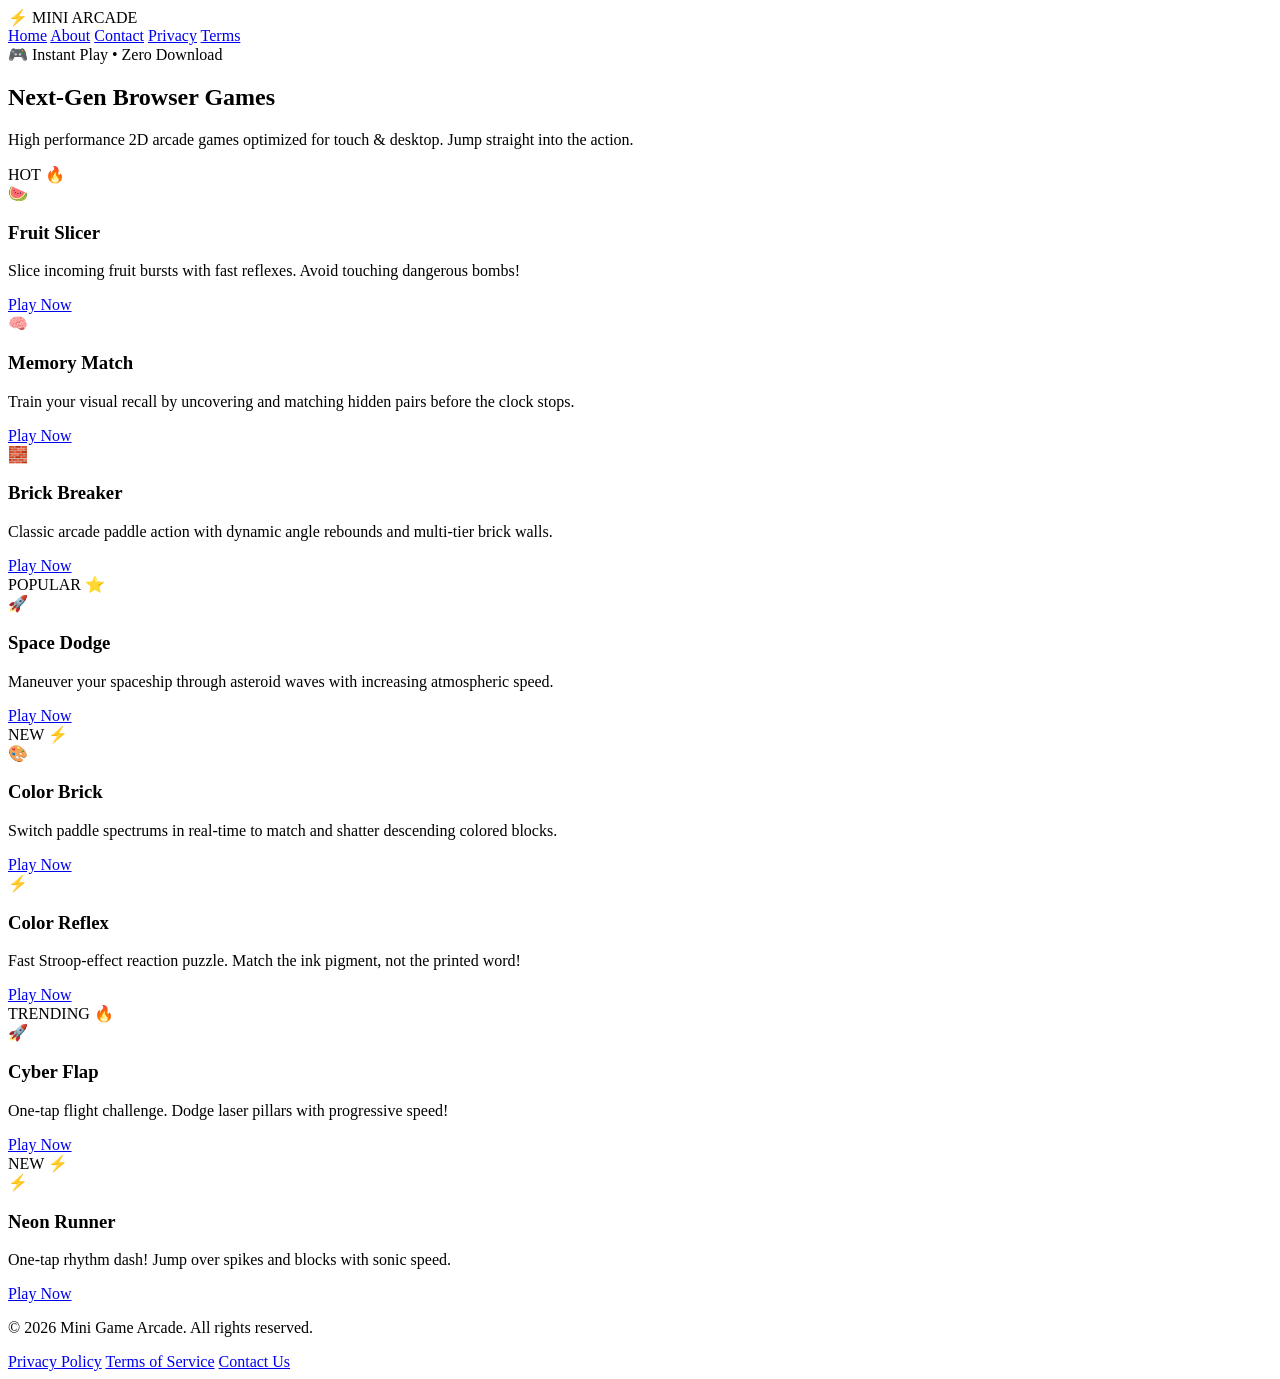
==== index.html @ 9a58c178 "Add Google Search Console verification file" ====
<!DOCTYPE html>
<html lang="en">
<head>
    <meta charset="UTF-8">
    <meta name="viewport" content="width=device-width, initial-scale=1.0">
    <title>Mini Game Arcade - Play Free Instant Web Games Online</title>
    
    <!-- SEO Meta Tags for Google Ranking -->
    <meta name="description" content="Play free instant mini games online on mobile and desktop with zero downloads. Enjoy Neon Runner, Fruit Slicer, Cyber Flap, Snake Classic, and more!">
    <meta name="keywords" content="free online games, mini web games, unblocked games, browser arcade games, neon runner, cyber flap, play instant games">
    <meta name="robots" content="index, follow">
    <link rel="canonical" href	
    <link rel="stylesheet" href="styles.css?v=2">
</head>
<body>
    <header>
        <div class="container navbar">
            <div class="logo">⚡ MINI ARCADE</div>
            <nav>
                <a href="index.html" class="active">Home</a>
                <a href="about.html">About</a>
                <a href="contact.html">Contact</a>
                <a href="privacy.html">Privacy</a>
                <a href="terms.html">Terms</a>
            </nav>
        </div>
    </header>

    <main class="container">
        <section class="hero">
            <div class="hero-badge">🎮 Instant Play • Zero Download</div>
            <h2>Next-Gen Browser Games</h2>
            <p>High performance 2D arcade games optimized for touch & desktop. Jump straight into the action.</p>
        </section>

        <section class="game-grid">
            <!-- Game 1 -->
            <div class="game-card">
                <div class="card-badge">HOT 🔥</div>
                <div class="game-thumb">🍉</div>
                <h3>Fruit Slicer</h3>
                <p>Slice incoming fruit bursts with fast reflexes. Avoid touching dangerous bombs!</p>
                <a href="games/fruit-slice.html" class="btn">Play Now</a>
            </div>

            <!-- Game 2 -->
            <div class="game-card">
                <div class="game-thumb">🧠</div>
                <h3>Memory Match</h3>
                <p>Train your visual recall by uncovering and matching hidden pairs before the clock stops.</p>
                <a href="games/memory-match.html" class="btn">Play Now</a>
            </div>

            <!-- Game 3 -->
            <div class="game-card">
                <div class="game-thumb">🧱</div>
                <h3>Brick Breaker</h3>
                <p>Classic arcade paddle action with dynamic angle rebounds and multi-tier brick walls.</p>
                <a href="games/brick-breaker.html" class="btn">Play Now</a>
            </div>

            <!-- Game 4 -->
            <div class="game-card">
                <div class="card-badge">POPULAR ⭐</div>
                <div class="game-thumb">🚀</div>
                <h3>Space Dodge</h3>
                <p>Maneuver your spaceship through asteroid waves with increasing atmospheric speed.</p>
                <a href="games/space-dodge.html" class="btn">Play Now</a>
            </div>

            <!-- Game 5 -->
            <div class="game-card">
                <div class="card-badge">NEW ⚡</div>
                <div class="game-thumb">🎨</div>
                <h3>Color Brick</h3>
                <p>Switch paddle spectrums in real-time to match and shatter descending colored blocks.</p>
                <a href="games/color-brick.html" class="btn">Play Now</a>
            </div>

            <!-- Game 6 -->
            <div class="game-card">
                <div class="game-thumb">⚡</div>
                <h3>Color Reflex</h3>
                <p>Fast Stroop-effect reaction puzzle. Match the ink pigment, not the printed word!</p>
                <a href="games/color-reflex.html" class="btn">Play Now</a>
            </div>
            <!-- Game: Cyber Flap -->
            <div class="game-card">
                <div class="card-badge">TRENDING 🔥</div>
                <div class="game-thumb">🚀</div>
                <h3>Cyber Flap</h3>
                <p>One-tap flight challenge. Dodge laser pillars with progressive speed!</p>
                <a href="games/cyber-flap.html" class="btn">Play Now</a>
            </div>

            <!-- Game: Neon Runner -->
            <div class="game-card">
                <div class="card-badge">NEW ⚡</div>
                <div class="game-thumb">⚡</div>
                <h3>Neon Runner</h3>
                <p>One-tap rhythm dash! Jump over spikes and blocks with sonic speed.</p>
                <a href="games/neon-runner.html" class="btn">Play Now</a>
            </div>
        </section>
    </main>

    <footer>
        <div class="container footer-content">
            <p>&copy; 2026 Mini Game Arcade. All rights reserved.</p>
            <div class="footer-links">
                <a href="privacy.html">Privacy Policy</a>
                <a href="terms.html">Terms of Service</a>
                <a href="contact.html">Contact Us</a>
            </div>
        </div>
    </footer>
</body>
</html>
---- styles.css ----
@import url('https://fonts.googleapis.com/css2?family=Outfit:wght@400;600;800;900&display=swap');

:root {
    --bg-dark: #0a0e17;
    --card-bg: rgba(26, 32, 53, 0.7);
    --card-border: rgba(56, 189, 248, 0.15);
    --primary: #38bdf8;
    --primary-glow: rgba(56, 189, 248, 0.35);
    --accent: #ec4899;
    --accent-glow: rgba(236, 72, 153, 0.4);
    --text-main: #f8fafc;
    --text-muted: #94a3b8;
}

* {
    margin: 0;
    padding: 0;
    box-sizing: border-box;
    font-family: 'Outfit', sans-serif;
}

body {
    background-color: var(--bg-dark);
    color: var(--text-main);
    min-height: 100vh;
    display: flex;
    flex-direction: column;
    overflow-x: hidden;
    background-image: 
        radial-gradient(circle at 15% 15%, rgba(56, 189, 248, 0.12) 0%, transparent 40%),
        radial-gradient(circle at 85% 80%, rgba(236, 72, 153, 0.1) 0%, transparent 40%);
}

.container {
    width: 100%;
    max-width: 1200px;
    margin: 0 auto;
    padding: 0 20px;
}

/* Navbar */
header {
    background: rgba(10, 14, 23, 0.8);
    backdrop-filter: blur(16px);
    -webkit-backdrop-filter: blur(16px);
    border-bottom: 1px solid rgba(255, 255, 255, 0.08);
    position: sticky;
    top: 0;
    z-index: 100;
}

.navbar {
    display: flex;
    justify-content: space-between;
    align-items: center;
    height: 70px;
}

.logo {
    font-size: 24px;
    font-weight: 900;
    letter-spacing: 1px;
    background: linear-gradient(135deg, #38bdf8, #818cf8, #ec4899);
    -webkit-background-clip: text;
    -webkit-text-fill-color: transparent;
    display: flex;
    align-items: center;
    gap: 8px;
}

nav {
    display: flex;
    gap: 20px;
}

nav a {
    color: var(--text-muted);
    text-decoration: none;
    font-weight: 600;
    font-size: 15px;
    transition: all 0.25s ease;
    padding: 6px 12px;
    border-radius: 8px;
}

nav a:hover, nav a.active {
    color: #fff;
    background: rgba(56, 189, 248, 0.1);
}

/* Hero Banner */
.hero {
    text-align: center;
    padding: 60px 20px 40px;
}

.hero-badge {
    display: inline-block;
    padding: 6px 16px;
    background: rgba(56, 189, 248, 0.12);
    border: 1px solid rgba(56, 189, 248, 0.3);
    border-radius: 30px;
    color: var(--primary);
    font-size: 13px;
    font-weight: 700;
    letter-spacing: 1px;
    text-transform: uppercase;
    margin-bottom: 18px;
}

.hero h2 {
    font-size: clamp(32px, 5vw, 54px);
    font-weight: 900;
    line-height: 1.15;
    margin-bottom: 16px;
    background: linear-gradient(180deg, #ffffff 0%, #cbd5e1 100%);
    -webkit-background-clip: text;
    -webkit-text-fill-color: transparent;
}

.hero p {
    font-size: clamp(15px, 2vw, 18px);
    color: var(--text-muted);
    max-width: 600px;
    margin: 0 auto;
    line-height: 1.6;
}

/* Game Grid */
.game-grid {
    display: grid;
    grid-template-columns: repeat(auto-fit, minmax(280px, 1fr));
    gap: 28px;
    padding: 20px 0 60px;
}

/* Cards (Glassmorphism & Neon Hover) */
.game-card {
    background: var(--card-bg);
    backdrop-filter: blur(12px);
    -webkit-backdrop-filter: blur(12px);
    border: 1px solid var(--card-border);
    border-radius: 20px;
    padding: 28px 24px;
    display: flex;
    flex-direction: column;
    align-items: center;
    text-align: center;
    position: relative;
    overflow: hidden;
    transition: all 0.35s cubic-bezier(0.4, 0, 0.2, 1);
    box-shadow: 0 10px 25px -5px rgba(0, 0, 0, 0.5);
}

.game-card::before {
    content: '';
    position: absolute;
    top: 0;
    left: 0;
    right: 0;
    height: 3px;
    background: linear-gradient(90deg, transparent, var(--primary), transparent);
    opacity: 0;
    transition: opacity 0.35s;
}

.game-card:hover {
    transform: translateY(-8px);
    border-color: rgba(56, 189, 248, 0.5);
    box-shadow: 0 20px 35px -10px var(--primary-glow);
}

.game-card:hover::before {
    opacity: 1;
}

/* Badge (Hot / New) */
.card-badge {
    position: absolute;
    top: 14px;
    right: 14px;
    background: linear-gradient(135deg, #f43f5e, #e11d48);
    color: #fff;
    font-size: 11px;
    font-weight: 800;
    padding: 4px 10px;
    border-radius: 12px;
    text-transform: uppercase;
    box-shadow: 0 2px 8px rgba(244, 63, 94, 0.4);
}

/* Game Icon */
.game-thumb {
    width: 80px;
    height: 80px;
    border-radius: 20px;
    background: radial-gradient(circle at 30% 30%, rgba(56, 189, 248, 0.2), rgba(15, 23, 42, 0.8));
    border: 1px solid rgba(255, 255, 255, 0.1);
    display: flex;
    align-items: center;
    justify-content: center;
    font-size: 40px;
    margin-bottom: 20px;
    transition: transform 0.35s ease;
}

.game-card:hover .game-thumb {
    transform: scale(1.12) rotate(5deg);
}

.game-card h3 {
    font-size: 22px;
    font-weight: 800;
    margin-bottom: 10px;
    color: #fff;
}

.game-card p {
    font-size: 14px;
    color: var(--text-muted);
    line-height: 1.5;
    margin-bottom: 24px;
    flex-grow: 1;
}

/* Play Button */
.btn {
    width: 100%;
    padding: 13px 20px;
    background: linear-gradient(135deg, #0284c7 0%, #0369a1 100%);
    color: #ffffff;
    text-decoration: none;
    font-weight: 700;
    font-size: 15px;
    letter-spacing: 0.5px;
    border-radius: 12px;
    transition: all 0.25s ease;
    display: inline-block;
    border: 1px solid rgba(255, 255, 255, 0.15);
    box-shadow: 0 4px 15px rgba(2, 132, 199, 0.35);
}

.btn:hover {
    background: linear-gradient(135deg, #38bdf8 0%, #0284c7 100%);
    box-shadow: 0 6px 20px rgba(56, 189, 248, 0.55);
    transform: translateY(-2px);
    color: #04101e;
}

/* Footer */
footer {
    margin-top: auto;
    background: rgba(10, 14, 23, 0.95);
    border-top: 1px solid rgba(255, 255, 255, 0.06);
    padding: 30px 0;
}

.footer-content {
    display: flex;
    justify-content: space-between;
    align-items: center;
    flex-wrap: wrap;
    gap: 15px;
}

.footer-content p {
    color: var(--text-muted);
    font-size: 14px;
}

.footer-links a {
    color: var(--text-muted);
    text-decoration: none;
    font-size: 14px;
    margin-left: 20px;
    transition: color 0.2s;
}

.footer-links a:hover {
    color: var(--primary);
}

/* Mobile Optimizations */
@media (max-width: 650px) {
    .navbar {
        height: auto;
        padding: 15px 0;
        flex-direction: column;
        gap: 12px;
    }
    nav {
        gap: 10px;
        flex-wrap: wrap;
        justify-content: center;
    }
    .hero {
        padding: 40px 10px 25px;
    }
    .game-grid {
        grid-template-columns: 1fr;
        gap: 20px;
    }
    .footer-content {
        flex-direction: column;
        text-align: center;
    }
    .footer-links a {
        margin: 0 10px;
    }
}
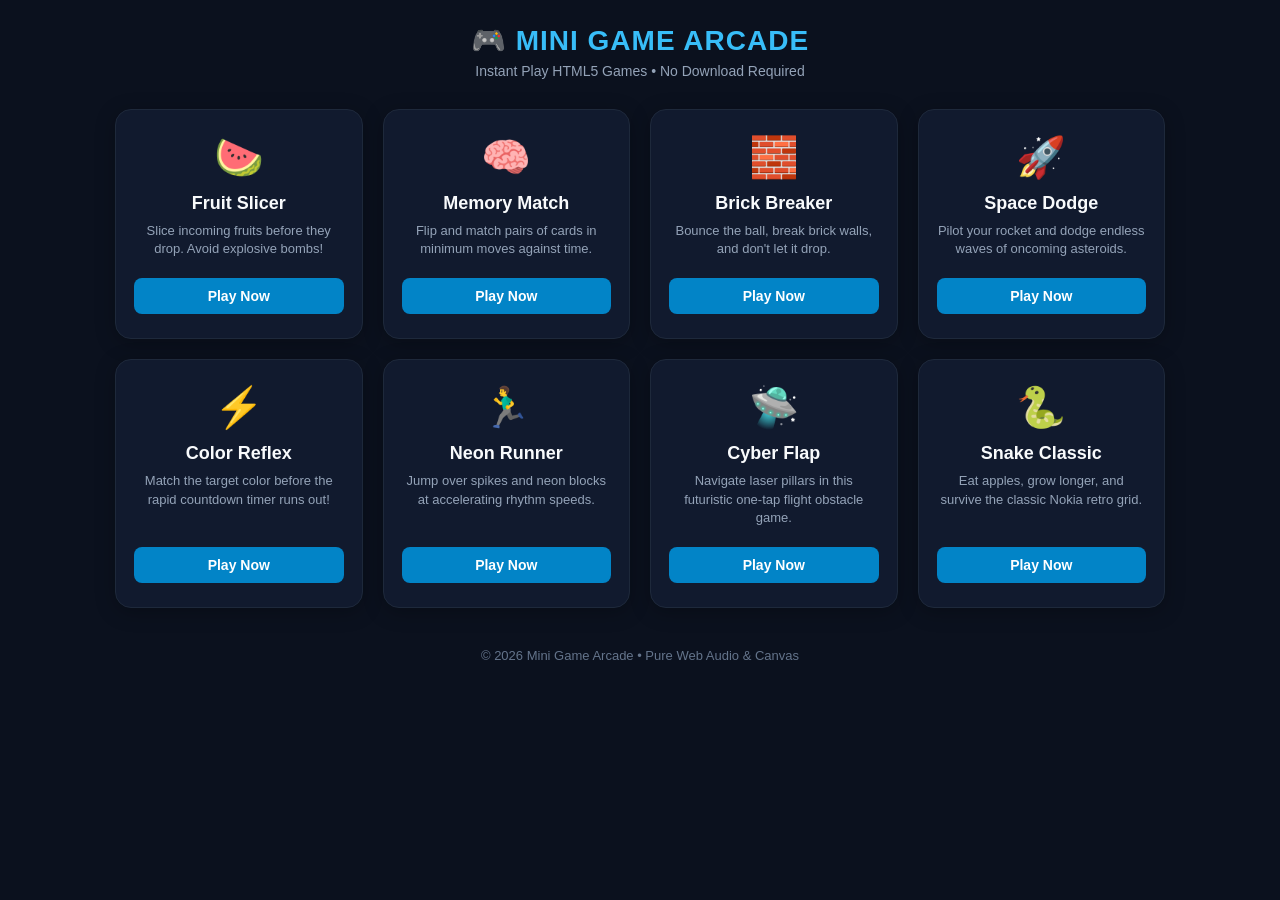
==== commit c3535aa3: "Add all 8 games to homepage grid" ====
--- a/index.html
+++ b/index.html
@@ -3,116 +3,189 @@
 <head>
     <meta charset="UTF-8">
     <meta name="viewport" content="width=device-width, initial-scale=1.0">
-    <title>Mini Game Arcade - Play Free Instant Web Games Online</title>
-    
-    <!-- SEO Meta Tags for Google Ranking -->
-    <meta name="description" content="Play free instant mini games online on mobile and desktop with zero downloads. Enjoy Neon Runner, Fruit Slicer, Cyber Flap, Snake Classic, and more!">
-    <meta name="keywords" content="free online games, mini web games, unblocked games, browser arcade games, neon runner, cyber flap, play instant games">
-    <meta name="robots" content="index, follow">
-    <link rel="canonical" href	
-    <link rel="stylesheet" href="styles.css?v=2">
+    <title>Mini Game Arcade - Play Free Instant HTML5 Games Online</title>
+    <meta name="description" content="Play lightweight, free online arcade games on mobile and PC. No download or install required. Instant retro arcade action.">
+    <link rel="canonical" href="https://mini-game-arcade-three.vercel.app/">
+    <link rel="manifest" href="manifest.json">
+    <meta name="theme-color" content="#0284c7">
+
+    <style>
+        * { box-sizing: border-box; margin: 0; padding: 0; }
+        body {
+            background: #0b111e;
+            color: #f1f5f9;
+            font-family: -apple-system, BlinkMacSystemFont, "Segoe UI", Roboto, sans-serif;
+            min-height: 100vh;
+            display: flex;
+            flex-direction: column;
+            align-items: center;
+            padding: 24px 16px;
+        }
+
+        header {
+            text-align: center;
+            margin-bottom: 30px;
+        }
+        header h1 {
+            font-size: 28px;
+            font-weight: 800;
+            color: #38bdf8;
+            letter-spacing: 1px;
+            margin-bottom: 6px;
+        }
+        header p {
+            font-size: 14px;
+            color: #94a3b8;
+        }
+
+        .games-grid {
+            display: grid;
+            grid-template-columns: repeat(auto-fit, minmax(220px, 1fr));
+            gap: 20px;
+            width: 100%;
+            max-width: 1050px;
+        }
+
+        .game-card {
+            background: #111a2e;
+            border: 1px solid #1e293b;
+            border-radius: 16px;
+            padding: 24px 18px;
+            display: flex;
+            flex-direction: column;
+            align-items: center;
+            text-align: center;
+            box-shadow: 0 4px 20px rgba(0, 0, 0, 0.25);
+            transition: transform 0.2s, border-color 0.2s, box-shadow 0.2s;
+        }
+
+        .game-card:hover {
+            transform: translateY(-5px);
+            border-color: #0284c7;
+            box-shadow: 0 10px 25px rgba(2, 132, 199, 0.25);
+        }
+
+        .game-icon {
+            font-size: 40px;
+            margin-bottom: 12px;
+        }
+
+        .game-card h3 {
+            font-size: 18px;
+            font-weight: 700;
+            margin-bottom: 8px;
+            color: #f8fafc;
+        }
+
+        .game-card p {
+            font-size: 13px;
+            color: #94a3b8;
+            line-height: 1.4;
+            margin-bottom: 20px;
+            flex-grow: 1;
+        }
+
+        .play-btn {
+            display: block;
+            width: 100%;
+            background: #0284c7;
+            color: #ffffff;
+            text-decoration: none;
+            padding: 10px 0;
+            border-radius: 8px;
+            font-size: 14px;
+            font-weight: 700;
+            transition: background 0.2s;
+        }
+
+        .play-btn:hover {
+            background: #0369a1;
+        }
+
+        footer {
+            margin-top: 40px;
+            font-size: 13px;
+            color: #64748b;
+            text-align: center;
+        }
+    </style>
 </head>
 <body>
+
     <header>
-        <div class="container navbar">
-            <div class="logo">⚡ MINI ARCADE</div>
-            <nav>
-                <a href="index.html" class="active">Home</a>
-                <a href="about.html">About</a>
-                <a href="contact.html">Contact</a>
-                <a href="privacy.html">Privacy</a>
-                <a href="terms.html">Terms</a>
-            </nav>
-        </div>
+        <h1>🎮 MINI GAME ARCADE</h1>
+        <p>Instant Play HTML5 Games • No Download Required</p>
     </header>
 
-    <main class="container">
-        <section class="hero">
-            <div class="hero-badge">🎮 Instant Play • Zero Download</div>
-            <h2>Next-Gen Browser Games</h2>
-            <p>High performance 2D arcade games optimized for touch & desktop. Jump straight into the action.</p>
-        </section>
+    <main class="games-grid">
+        <!-- 1. Fruit Slicer -->
+        <div class="game-card">
+            <div class="game-icon">🍉</div>
+            <h3>Fruit Slicer</h3>
+            <p>Slice incoming fruits before they drop. Avoid explosive bombs!</p>
+            <a href="games/fruit-slice.html" class="play-btn">Play Now</a>
+        </div>
 
-        <section class="game-grid">
-            <!-- Game 1 -->
-            <div class="game-card">
-                <div class="card-badge">HOT 🔥</div>
-                <div class="game-thumb">🍉</div>
-                <h3>Fruit Slicer</h3>
-                <p>Slice incoming fruit bursts with fast reflexes. Avoid touching dangerous bombs!</p>
-                <a href="games/fruit-slice.html" class="btn">Play Now</a>
-            </div>
+        <!-- 2. Memory Match -->
+        <div class="game-card">
+            <div class="game-icon">🧠</div>
+            <h3>Memory Match</h3>
+            <p>Flip and match pairs of cards in minimum moves against time.</p>
+            <a href="games/memory-match.html" class="play-btn">Play Now</a>
+        </div>
 
-            <!-- Game 2 -->
-            <div class="game-card">
-                <div class="game-thumb">🧠</div>
-                <h3>Memory Match</h3>
-                <p>Train your visual recall by uncovering and matching hidden pairs before the clock stops.</p>
-                <a href="games/memory-match.html" class="btn">Play Now</a>
-            </div>
+        <!-- 3. Brick Breaker -->
+        <div class="game-card">
+            <div class="game-icon">🧱</div>
+            <h3>Brick Breaker</h3>
+            <p>Bounce the ball, break brick walls, and don't let it drop.</p>
+            <a href="games/brick-breaker.html" class="play-btn">Play Now</a>
+        </div>
 
-            <!-- Game 3 -->
-            <div class="game-card">
-                <div class="game-thumb">🧱</div>
-                <h3>Brick Breaker</h3>
-                <p>Classic arcade paddle action with dynamic angle rebounds and multi-tier brick walls.</p>
-                <a href="games/brick-breaker.html" class="btn">Play Now</a>
-            </div>
+        <!-- 4. Space Dodge -->
+        <div class="game-card">
+            <div class="game-icon">🚀</div>
+            <h3>Space Dodge</h3>
+            <p>Pilot your rocket and dodge endless waves of oncoming asteroids.</p>
+            <a href="games/space-dodge.html" class="play-btn">Play Now</a>
+        </div>
 
-            <!-- Game 4 -->
-            <div class="game-card">
-                <div class="card-badge">POPULAR ⭐</div>
-                <div class="game-thumb">🚀</div>
-                <h3>Space Dodge</h3>
-                <p>Maneuver your spaceship through asteroid waves with increasing atmospheric speed.</p>
-                <a href="games/space-dodge.html" class="btn">Play Now</a>
-            </div>
+        <!-- 5. Color Reflex -->
+        <div class="game-card">
+            <div class="game-icon">⚡</div>
+            <h3>Color Reflex</h3>
+            <p>Match the target color before the rapid countdown timer runs out!</p>
+            <a href="games/color-brick.html" class="play-btn">Play Now</a>
+        </div>
 
-            <!-- Game 5 -->
-            <div class="game-card">
-                <div class="card-badge">NEW ⚡</div>
-                <div class="game-thumb">🎨</div>
-                <h3>Color Brick</h3>
-                <p>Switch paddle spectrums in real-time to match and shatter descending colored blocks.</p>
-                <a href="games/color-brick.html" class="btn">Play Now</a>
-            </div>
+        <!-- 6. Neon Runner -->
+        <div class="game-card">
+            <div class="game-icon">🏃‍♂️</div>
+            <h3>Neon Runner</h3>
+            <p>Jump over spikes and neon blocks at accelerating rhythm speeds.</p>
+            <a href="games/neon-runner.html" class="play-btn">Play Now</a>
+        </div>
 
-            <!-- Game 6 -->
-            <div class="game-card">
-                <div class="game-thumb">⚡</div>
-                <h3>Color Reflex</h3>
-                <p>Fast Stroop-effect reaction puzzle. Match the ink pigment, not the printed word!</p>
-                <a href="games/color-reflex.html" class="btn">Play Now</a>
-            </div>
-            <!-- Game: Cyber Flap -->
-            <div class="game-card">
-                <div class="card-badge">TRENDING 🔥</div>
-                <div class="game-thumb">🚀</div>
-                <h3>Cyber Flap</h3>
-                <p>One-tap flight challenge. Dodge laser pillars with progressive speed!</p>
-                <a href="games/cyber-flap.html" class="btn">Play Now</a>
-            </div>
+        <!-- 7. Cyber Flap -->
+        <div class="game-card">
+            <div class="game-icon">🛸</div>
+            <h3>Cyber Flap</h3>
+            <p>Navigate laser pillars in this futuristic one-tap flight obstacle game.</p>
+            <a href="games/cyber-flap.html" class="play-btn">Play Now</a>
+        </div>
 
-            <!-- Game: Neon Runner -->
-            <div class="game-card">
-                <div class="card-badge">NEW ⚡</div>
-                <div class="game-thumb">⚡</div>
-                <h3>Neon Runner</h3>
-                <p>One-tap rhythm dash! Jump over spikes and blocks with sonic speed.</p>
-                <a href="games/neon-runner.html" class="btn">Play Now</a>
-            </div>
-        </section>
+        <!-- 8. Snake Classic -->
+        <div class="game-card">
+            <div class="game-icon">🐍</div>
+            <h3>Snake Classic</h3>
+            <p>Eat apples, grow longer, and survive the classic Nokia retro grid.</p>
+            <a href="games/snake.html" class="play-btn">Play Now</a>
+        </div>
     </main>
 
     <footer>
-        <div class="container footer-content">
-            <p>&copy; 2026 Mini Game Arcade. All rights reserved.</p>
-            <div class="footer-links">
-                <a href="privacy.html">Privacy Policy</a>
-                <a href="terms.html">Terms of Service</a>
-                <a href="contact.html">Contact Us</a>
-            </div>
-        </div>
+        <p>© 2026 Mini Game Arcade • Pure Web Audio & Canvas</p>
     </footer>
+
 </body>
 </html>
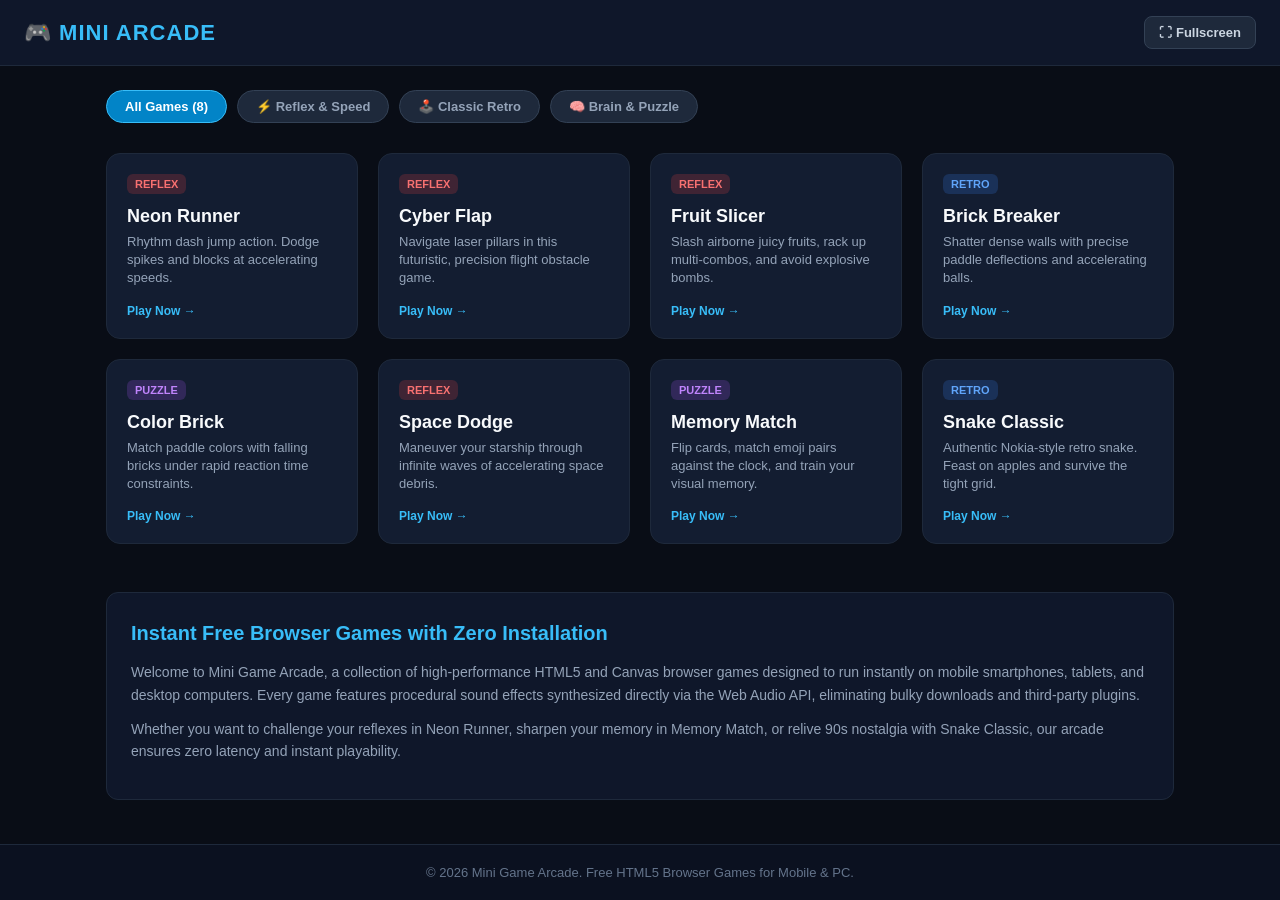
==== commit 6f4dbcf9: "Update homepage with all 8 games and filters" ====
--- a/index.html
+++ b/index.html
@@ -3,189 +3,332 @@
 <head>
     <meta charset="UTF-8">
     <meta name="viewport" content="width=device-width, initial-scale=1.0">
-    <title>Mini Game Arcade - Play Free Instant HTML5 Games Online</title>
+    <title>Mini Game Arcade - Play Free Instant HTML5 Browser Games</title>
     <meta name="description" content="Play lightweight, free online arcade games on mobile and PC. No download or install required. Instant retro arcade action.">
     <link rel="canonical" href="https://mini-game-arcade-three.vercel.app/">
     <link rel="manifest" href="manifest.json">
     <meta name="theme-color" content="#0284c7">
 
+    <!-- Structured Data for Google -->
+    <script type="application/ld+json">
+    {
+      "@context": "https://schema.org",
+      "@type": "WebApplication",
+      "name": "Mini Game Arcade",
+      "url": "https://mini-game-arcade-three.vercel.app/",
+      "applicationCategory": "GameApplication",
+      "operatingSystem": "All",
+      "genre": "Arcade",
+      "browserRequirements": "Requires HTML5 canvas and Web Audio support"
+    }
+    </script>
+
     <style>
         * { box-sizing: border-box; margin: 0; padding: 0; }
         body {
-            background: #0b111e;
+            background: #090d16;
             color: #f1f5f9;
             font-family: -apple-system, BlinkMacSystemFont, "Segoe UI", Roboto, sans-serif;
             min-height: 100vh;
             display: flex;
             flex-direction: column;
+        }
+
+        /* Top Bar */
+        header {
+            background: #0f172a;
+            border-bottom: 1px solid #1e293b;
+            padding: 16px 24px;
+            display: flex;
+            justify-content: space-between;
             align-items: center;
+            position: sticky;
+            top: 0;
+            z-index: 100;
+        }
+        .brand {
+            font-size: 22px;
+            font-weight: 900;
+            letter-spacing: 1px;
+            color: #38bdf8;
+            text-decoration: none;
+            display: flex;
+            align-items: center;
+            gap: 8px;
+        }
+        .header-actions {
+            display: flex;
+            gap: 10px;
+        }
+        .action-btn {
+            background: #1e293b;
+            border: 1px solid #334155;
+            color: #cbd5e1;
+            padding: 8px 14px;
+            border-radius: 8px;
+            font-size: 13px;
+            cursor: pointer;
+            font-weight: 600;
+            transition: all 0.2s;
+        }
+        .action-btn:hover { background: #334155; color: #fff; }
+
+        /* Main Container */
+        main {
+            max-width: 1100px;
+            margin: 0 auto;
             padding: 24px 16px;
-        }
-
-        header {
-            text-align: center;
-            margin-bottom: 30px;
-        }
-        header h1 {
-            font-size: 28px;
-            font-weight: 800;
-            color: #38bdf8;
-            letter-spacing: 1px;
-            margin-bottom: 6px;
-        }
-        header p {
-            font-size: 14px;
+            width: 100%;
+            flex: 1;
+        }
+
+        /* Filter Tabs */
+        .filter-tabs {
+            display: flex;
+            gap: 10px;
+            margin-bottom: 24px;
+            overflow-x: auto;
+            padding-bottom: 6px;
+        }
+        .tab-btn {
+            background: #1e293b;
             color: #94a3b8;
-        }
-
+            border: 1px solid #334155;
+            padding: 8px 18px;
+            border-radius: 20px;
+            font-size: 13px;
+            font-weight: 600;
+            cursor: pointer;
+            white-space: nowrap;
+            transition: 0.2s;
+        }
+        .tab-btn.active, .tab-btn:hover {
+            background: #0284c7;
+            color: #fff;
+            border-color: #38bdf8;
+        }
+
+        /* Games Grid */
         .games-grid {
             display: grid;
-            grid-template-columns: repeat(auto-fit, minmax(220px, 1fr));
+            grid-template-columns: repeat(auto-fill, minmax(240px, 1fr));
             gap: 20px;
-            width: 100%;
-            max-width: 1050px;
-        }
-
+        }
         .game-card {
-            background: #111a2e;
+            background: #131d31;
             border: 1px solid #1e293b;
-            border-radius: 16px;
-            padding: 24px 18px;
+            border-radius: 14px;
+            padding: 20px;
             display: flex;
             flex-direction: column;
-            align-items: center;
-            text-align: center;
-            box-shadow: 0 4px 20px rgba(0, 0, 0, 0.25);
-            transition: transform 0.2s, border-color 0.2s, box-shadow 0.2s;
-        }
-
+            text-decoration: none;
+            color: inherit;
+            transition: transform 0.2s, box-shadow 0.2s, border-color 0.2s;
+            position: relative;
+        }
         .game-card:hover {
-            transform: translateY(-5px);
-            border-color: #0284c7;
-            box-shadow: 0 10px 25px rgba(2, 132, 199, 0.25);
-        }
-
-        .game-icon {
-            font-size: 40px;
+            transform: translateY(-4px);
+            border-color: #38bdf8;
+            box-shadow: 0 10px 25px rgba(2, 132, 199, 0.2);
+        }
+        .game-badge {
+            align-self: flex-start;
+            font-size: 11px;
+            font-weight: 700;
+            padding: 4px 8px;
+            border-radius: 6px;
             margin-bottom: 12px;
-        }
-
-        .game-card h3 {
+            text-transform: uppercase;
+        }
+        .badge-reflex { background: rgba(239, 68, 68, 0.2); color: #f87171; }
+        .badge-retro { background: rgba(59, 130, 246, 0.2); color: #60a5fa; }
+        .badge-puzzle { background: rgba(168, 85, 247, 0.2); color: #c084fc; }
+
+        .game-title {
             font-size: 18px;
             font-weight: 700;
-            margin-bottom: 8px;
+            margin-bottom: 6px;
             color: #f8fafc;
         }
-
-        .game-card p {
+        .game-desc {
             font-size: 13px;
             color: #94a3b8;
             line-height: 1.4;
-            margin-bottom: 20px;
-            flex-grow: 1;
-        }
-
-        .play-btn {
-            display: block;
-            width: 100%;
-            background: #0284c7;
-            color: #ffffff;
-            text-decoration: none;
-            padding: 10px 0;
-            border-radius: 8px;
-            font-size: 14px;
+            margin-bottom: 16px;
+            flex: 1;
+        }
+        .play-tag {
+            font-size: 12px;
             font-weight: 700;
-            transition: background 0.2s;
-        }
-
-        .play-btn:hover {
-            background: #0369a1;
-        }
+            color: #38bdf8;
+            display: flex;
+            align-items: center;
+            gap: 4px;
+        }
+
+        /* SEO Editorial Section */
+        .seo-intro {
+            margin-top: 48px;
+            background: #0f172a;
+            border: 1px solid #1e293b;
+            border-radius: 12px;
+            padding: 24px;
+            line-height: 1.6;
+        }
+        .seo-intro h2 { font-size: 20px; color: #38bdf8; margin-bottom: 12px; }
+        .seo-intro p { font-size: 14px; color: #94a3b8; margin-bottom: 12px; }
 
         footer {
-            margin-top: 40px;
+            background: #0b1120;
+            border-top: 1px solid #1e293b;
+            text-align: center;
+            padding: 20px;
             font-size: 13px;
             color: #64748b;
-            text-align: center;
         }
     </style>
 </head>
 <body>
 
     <header>
-        <h1>🎮 MINI GAME ARCADE</h1>
-        <p>Instant Play HTML5 Games • No Download Required</p>
+        <a href="/" class="brand">🎮 MINI ARCADE</a>
+        <div class="header-actions">
+            <button id="fullscreen-btn" class="action-btn">⛶ Fullscreen</button>
+            <button id="install-btn" class="action-btn" style="display:none;">⬇ Install App</button>
+        </div>
     </header>
 
-    <main class="games-grid">
-        <!-- 1. Fruit Slicer -->
-        <div class="game-card">
-            <div class="game-icon">🍉</div>
-            <h3>Fruit Slicer</h3>
-            <p>Slice incoming fruits before they drop. Avoid explosive bombs!</p>
-            <a href="games/fruit-slice.html" class="play-btn">Play Now</a>
+    <main>
+        <!-- Category Filter Tabs -->
+        <div class="filter-tabs">
+            <button class="tab-btn active" onclick="filterGames('all')">All Games (8)</button>
+            <button class="tab-btn" onclick="filterGames('reflex')">⚡ Reflex & Speed</button>
+            <button class="tab-btn" onclick="filterGames('retro')">🕹️ Classic Retro</button>
+            <button class="tab-btn" onclick="filterGames('puzzle')">🧠 Brain & Puzzle</button>
         </div>
 
-        <!-- 2. Memory Match -->
-        <div class="game-card">
-            <div class="game-icon">🧠</div>
-            <h3>Memory Match</h3>
-            <p>Flip and match pairs of cards in minimum moves against time.</p>
-            <a href="games/memory-match.html" class="play-btn">Play Now</a>
+        <!-- Games Grid -->
+        <div class="games-grid" id="gamesGrid">
+            <a href="games/neon-runner.html" class="game-card" data-category="reflex">
+                <span class="game-badge badge-reflex">Reflex</span>
+                <h3 class="game-title">Neon Runner</h3>
+                <p class="game-desc">Rhythm dash jump action. Dodge spikes and blocks at accelerating speeds.</p>
+                <span class="play-tag">Play Now →</span>
+            </a>
+
+            <a href="games/cyber-flap.html" class="game-card" data-category="reflex">
+                <span class="game-badge badge-reflex">Reflex</span>
+                <h3 class="game-title">Cyber Flap</h3>
+                <p class="game-desc">Navigate laser pillars in this futuristic, precision flight obstacle game.</p>
+                <span class="play-tag">Play Now →</span>
+            </a>
+
+            <a href="games/fruit-slice.html" class="game-card" data-category="reflex">
+                <span class="game-badge badge-reflex">Reflex</span>
+                <h3 class="game-title">Fruit Slicer</h3>
+                <p class="game-desc">Slash airborne juicy fruits, rack up multi-combos, and avoid explosive bombs.</p>
+                <span class="play-tag">Play Now →</span>
+            </a>
+
+            <a href="games/brick-breaker.html" class="game-card" data-category="retro">
+                <span class="game-badge badge-retro">Retro</span>
+                <h3 class="game-title">Brick Breaker</h3>
+                <p class="game-desc">Shatter dense walls with precise paddle deflections and accelerating balls.</p>
+                <span class="play-tag">Play Now →</span>
+            </a>
+
+            <a href="games/color-brick.html" class="game-card" data-category="puzzle">
+                <span class="game-badge badge-puzzle">Puzzle</span>
+                <h3 class="game-title">Color Brick</h3>
+                <p class="game-desc">Match paddle colors with falling bricks under rapid reaction time constraints.</p>
+                <span class="play-tag">Play Now →</span>
+            </a>
+
+            <a href="games/space-dodge.html" class="game-card" data-category="reflex">
+                <span class="game-badge badge-reflex">Reflex</span>
+                <h3 class="game-title">Space Dodge</h3>
+                <p class="game-desc">Maneuver your starship through infinite waves of accelerating space debris.</p>
+                <span class="play-tag">Play Now →</span>
+            </a>
+
+            <a href="games/memory-match.html" class="game-card" data-category="puzzle">
+                <span class="game-badge badge-puzzle">Puzzle</span>
+                <h3 class="game-title">Memory Match</h3>
+                <p class="game-desc">Flip cards, match emoji pairs against the clock, and train your visual memory.</p>
+                <span class="play-tag">Play Now →</span>
+            </a>
+
+            <a href="games/snake.html" class="game-card" data-category="retro">
+                <span class="game-badge badge-retro">Retro</span>
+                <h3 class="game-title">Snake Classic</h3>
+                <p class="game-desc">Authentic Nokia-style retro snake. Feast on apples and survive the tight grid.</p>
+                <span class="play-tag">Play Now →</span>
+            </a>
         </div>
 
-        <!-- 3. Brick Breaker -->
-        <div class="game-card">
-            <div class="game-icon">🧱</div>
-            <h3>Brick Breaker</h3>
-            <p>Bounce the ball, break brick walls, and don't let it drop.</p>
-            <a href="games/brick-breaker.html" class="play-btn">Play Now</a>
-        </div>
-
-        <!-- 4. Space Dodge -->
-        <div class="game-card">
-            <div class="game-icon">🚀</div>
-            <h3>Space Dodge</h3>
-            <p>Pilot your rocket and dodge endless waves of oncoming asteroids.</p>
-            <a href="games/space-dodge.html" class="play-btn">Play Now</a>
-        </div>
-
-        <!-- 5. Color Reflex -->
-        <div class="game-card">
-            <div class="game-icon">⚡</div>
-            <h3>Color Reflex</h3>
-            <p>Match the target color before the rapid countdown timer runs out!</p>
-            <a href="games/color-brick.html" class="play-btn">Play Now</a>
-        </div>
-
-        <!-- 6. Neon Runner -->
-        <div class="game-card">
-            <div class="game-icon">🏃‍♂️</div>
-            <h3>Neon Runner</h3>
-            <p>Jump over spikes and neon blocks at accelerating rhythm speeds.</p>
-            <a href="games/neon-runner.html" class="play-btn">Play Now</a>
-        </div>
-
-        <!-- 7. Cyber Flap -->
-        <div class="game-card">
-            <div class="game-icon">🛸</div>
-            <h3>Cyber Flap</h3>
-            <p>Navigate laser pillars in this futuristic one-tap flight obstacle game.</p>
-            <a href="games/cyber-flap.html" class="play-btn">Play Now</a>
-        </div>
-
-        <!-- 8. Snake Classic -->
-        <div class="game-card">
-            <div class="game-icon">🐍</div>
-            <h3>Snake Classic</h3>
-            <p>Eat apples, grow longer, and survive the classic Nokia retro grid.</p>
-            <a href="games/snake.html" class="play-btn">Play Now</a>
-        </div>
+        <!-- Google Ranking Editorial Section -->
+        <article class="seo-intro">
+            <h2>Instant Free Browser Games with Zero Installation</h2>
+            <p>Welcome to Mini Game Arcade, a collection of high-performance HTML5 and Canvas browser games designed to run instantly on mobile smartphones, tablets, and desktop computers. Every game features procedural sound effects synthesized directly via the Web Audio API, eliminating bulky downloads and third-party plugins.</p>
+            <p>Whether you want to challenge your reflexes in Neon Runner, sharpen your memory in Memory Match, or relive 90s nostalgia with Snake Classic, our arcade ensures zero latency and instant playability.</p>
+        </article>
     </main>
 
     <footer>
-        <p>© 2026 Mini Game Arcade • Pure Web Audio & Canvas</p>
+        <p>© 2026 Mini Game Arcade. Free HTML5 Browser Games for Mobile & PC.</p>
     </footer>
 
+    <script>
+        // Category Filter Function
+        function filterGames(category) {
+            const cards = document.querySelectorAll('.game-card');
+            const tabs = document.querySelectorAll('.tab-btn');
+
+            tabs.forEach(tab => tab.classList.remove('active'));
+            event.target.classList.add('active');
+
+            cards.forEach(card => {
+                if (category === 'all' || card.getAttribute('data-category') === category) {
+                    card.style.display = 'flex';
+                } else {
+                    card.style.display = 'none';
+                }
+            });
+        }
+
+        // Fullscreen Toggle
+        document.getElementById('fullscreen-btn').addEventListener('click', () => {
+            if (!document.fullscreenElement) {
+                document.documentElement.requestFullscreen().catch(() => {});
+            } else {
+                document.exitFullscreen().catch(() => {});
+            }
+        });
+
+        // PWA Install Prompt Handler
+        let deferredPrompt;
+        const installBtn = document.getElementById('install-btn');
+
+        window.addEventListener('beforeinstallprompt', (e) => {
+            e.preventDefault();
+            deferredPrompt = e;
+            installBtn.style.display = 'block';
+        });
+
+        installBtn.addEventListener('click', () => {
+            if (deferredPrompt) {
+                deferredPrompt.prompt();
+                deferredPrompt.userChoice.then(() => {
+                    deferredPrompt = null;
+                    installBtn.style.display = 'none';
+                });
+            }
+        });
+
+        // Register Service Worker
+        if ('serviceWorker' in navigator) {
+            navigator.serviceWorker.register('sw.js').catch(() => {});
+        }
+    </script>
 </body>
 </html>
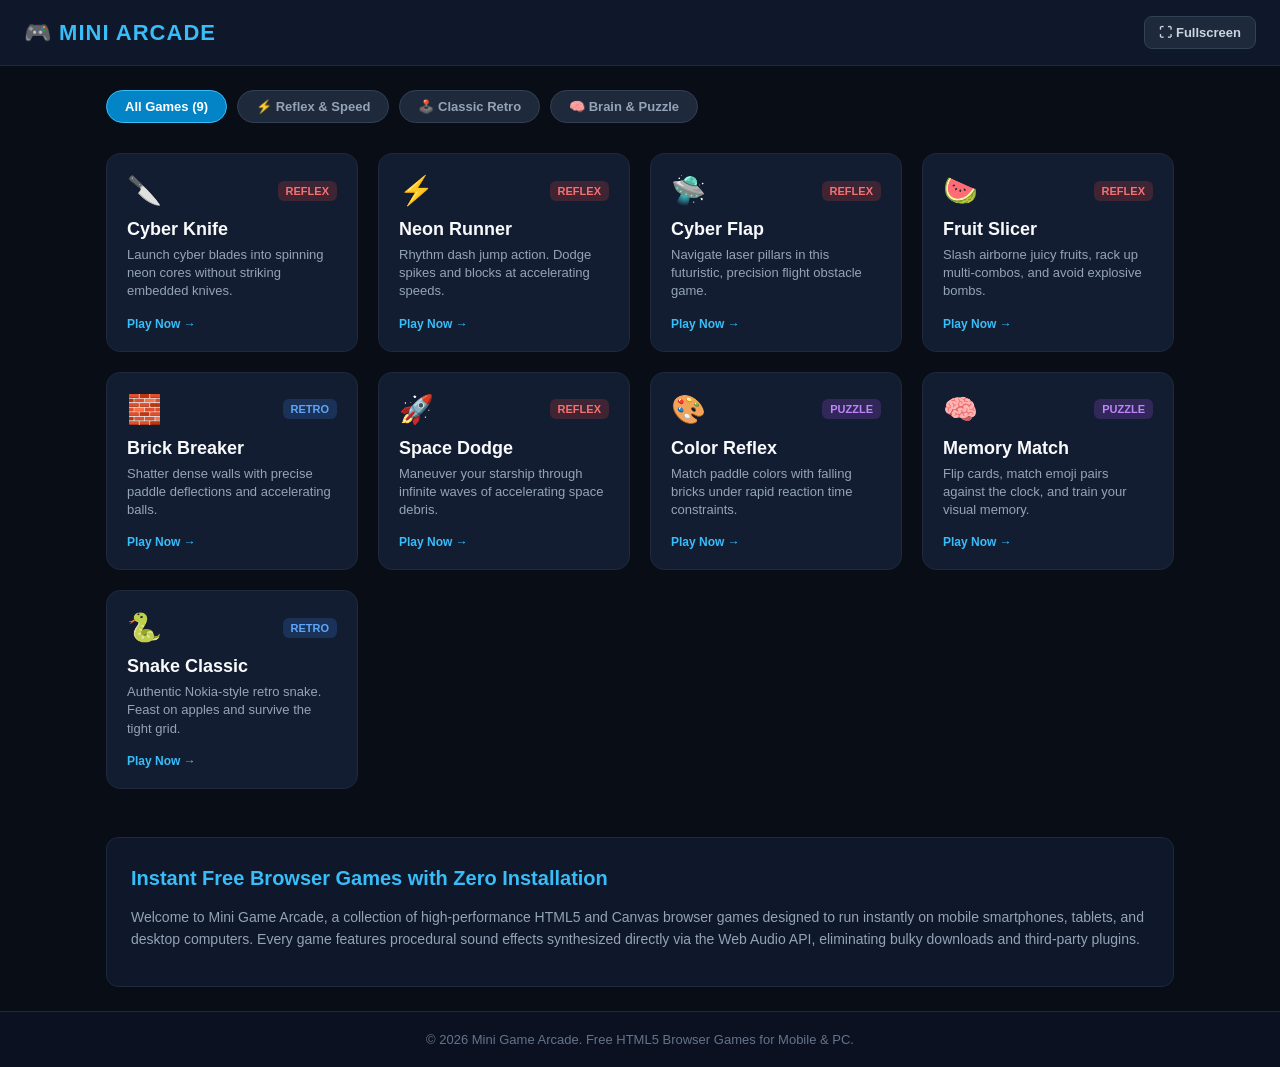
==== commit 07a65602: "Convert homepage to dynamic games array with auto-rendering and category filters" ====
--- a/index.html
+++ b/index.html
@@ -9,20 +9,6 @@
     <link rel="manifest" href="manifest.json">
     <meta name="theme-color" content="#0284c7">
 
-    <!-- Structured Data for Google -->
-    <script type="application/ld+json">
-    {
-      "@context": "https://schema.org",
-      "@type": "WebApplication",
-      "name": "Mini Game Arcade",
-      "url": "https://mini-game-arcade-three.vercel.app/",
-      "applicationCategory": "GameApplication",
-      "operatingSystem": "All",
-      "genre": "Arcade",
-      "browserRequirements": "Requires HTML5 canvas and Web Audio support"
-    }
-    </script>
-
     <style>
         * { box-sizing: border-box; margin: 0; padding: 0; }
         body {
@@ -34,7 +20,6 @@
             flex-direction: column;
         }
 
-        /* Top Bar */
         header {
             background: #0f172a;
             border-bottom: 1px solid #1e293b;
@@ -56,10 +41,7 @@
             align-items: center;
             gap: 8px;
         }
-        .header-actions {
-            display: flex;
-            gap: 10px;
-        }
+        .header-actions { display: flex; gap: 10px; }
         .action-btn {
             background: #1e293b;
             border: 1px solid #334155;
@@ -73,7 +55,6 @@
         }
         .action-btn:hover { background: #334155; color: #fff; }
 
-        /* Main Container */
         main {
             max-width: 1100px;
             margin: 0 auto;
@@ -82,7 +63,6 @@
             flex: 1;
         }
 
-        /* Filter Tabs */
         .filter-tabs {
             display: flex;
             gap: 10px;
@@ -108,7 +88,6 @@
             border-color: #38bdf8;
         }
 
-        /* Games Grid */
         .games-grid {
             display: grid;
             grid-template-columns: repeat(auto-fill, minmax(240px, 1fr));
@@ -131,13 +110,18 @@
             border-color: #38bdf8;
             box-shadow: 0 10px 25px rgba(2, 132, 199, 0.2);
         }
+        .card-top {
+            display: flex;
+            justify-content: space-between;
+            align-items: center;
+            margin-bottom: 12px;
+        }
+        .game-icon { font-size: 28px; }
         .game-badge {
-            align-self: flex-start;
             font-size: 11px;
             font-weight: 700;
             padding: 4px 8px;
             border-radius: 6px;
-            margin-bottom: 12px;
             text-transform: uppercase;
         }
         .badge-reflex { background: rgba(239, 68, 68, 0.2); color: #f87171; }
@@ -166,7 +150,6 @@
             gap: 4px;
         }
 
-        /* SEO Editorial Section */
         .seo-intro {
             margin-top: 48px;
             background: #0f172a;
@@ -199,78 +182,20 @@
     </header>
 
     <main>
-        <!-- Category Filter Tabs -->
+        <!-- Filter Tabs -->
         <div class="filter-tabs">
-            <button class="tab-btn active" onclick="filterGames('all')">All Games (8)</button>
-            <button class="tab-btn" onclick="filterGames('reflex')">⚡ Reflex & Speed</button>
-            <button class="tab-btn" onclick="filterGames('retro')">🕹️ Classic Retro</button>
-            <button class="tab-btn" onclick="filterGames('puzzle')">🧠 Brain & Puzzle</button>
+            <button class="tab-btn active" onclick="setCategory('all', this)">All Games (<span id="total-games-count">0</span>)</button>
+            <button class="tab-btn" onclick="setCategory('reflex', this)">⚡ Reflex & Speed</button>
+            <button class="tab-btn" onclick="setCategory('retro', this)">🕹️ Classic Retro</button>
+            <button class="tab-btn" onclick="setCategory('puzzle', this)">🧠 Brain & Puzzle</button>
         </div>
 
-        <!-- Games Grid -->
-        <div class="games-grid" id="gamesGrid">
-            <a href="games/neon-runner.html" class="game-card" data-category="reflex">
-                <span class="game-badge badge-reflex">Reflex</span>
-                <h3 class="game-title">Neon Runner</h3>
-                <p class="game-desc">Rhythm dash jump action. Dodge spikes and blocks at accelerating speeds.</p>
-                <span class="play-tag">Play Now →</span>
-            </a>
-
-            <a href="games/cyber-flap.html" class="game-card" data-category="reflex">
-                <span class="game-badge badge-reflex">Reflex</span>
-                <h3 class="game-title">Cyber Flap</h3>
-                <p class="game-desc">Navigate laser pillars in this futuristic, precision flight obstacle game.</p>
-                <span class="play-tag">Play Now →</span>
-            </a>
-
-            <a href="games/fruit-slice.html" class="game-card" data-category="reflex">
-                <span class="game-badge badge-reflex">Reflex</span>
-                <h3 class="game-title">Fruit Slicer</h3>
-                <p class="game-desc">Slash airborne juicy fruits, rack up multi-combos, and avoid explosive bombs.</p>
-                <span class="play-tag">Play Now →</span>
-            </a>
-
-            <a href="games/brick-breaker.html" class="game-card" data-category="retro">
-                <span class="game-badge badge-retro">Retro</span>
-                <h3 class="game-title">Brick Breaker</h3>
-                <p class="game-desc">Shatter dense walls with precise paddle deflections and accelerating balls.</p>
-                <span class="play-tag">Play Now →</span>
-            </a>
-
-            <a href="games/color-brick.html" class="game-card" data-category="puzzle">
-                <span class="game-badge badge-puzzle">Puzzle</span>
-                <h3 class="game-title">Color Brick</h3>
-                <p class="game-desc">Match paddle colors with falling bricks under rapid reaction time constraints.</p>
-                <span class="play-tag">Play Now →</span>
-            </a>
-
-            <a href="games/space-dodge.html" class="game-card" data-category="reflex">
-                <span class="game-badge badge-reflex">Reflex</span>
-                <h3 class="game-title">Space Dodge</h3>
-                <p class="game-desc">Maneuver your starship through infinite waves of accelerating space debris.</p>
-                <span class="play-tag">Play Now →</span>
-            </a>
-
-            <a href="games/memory-match.html" class="game-card" data-category="puzzle">
-                <span class="game-badge badge-puzzle">Puzzle</span>
-                <h3 class="game-title">Memory Match</h3>
-                <p class="game-desc">Flip cards, match emoji pairs against the clock, and train your visual memory.</p>
-                <span class="play-tag">Play Now →</span>
-            </a>
-
-            <a href="games/snake.html" class="game-card" data-category="retro">
-                <span class="game-badge badge-retro">Retro</span>
-                <h3 class="game-title">Snake Classic</h3>
-                <p class="game-desc">Authentic Nokia-style retro snake. Feast on apples and survive the tight grid.</p>
-                <span class="play-tag">Play Now →</span>
-            </a>
-        </div>
-
-        <!-- Google Ranking Editorial Section -->
+        <!-- Dynamic Grid (Auto-populated by JavaScript) -->
+        <div class="games-grid" id="gamesGrid"></div>
+
         <article class="seo-intro">
             <h2>Instant Free Browser Games with Zero Installation</h2>
             <p>Welcome to Mini Game Arcade, a collection of high-performance HTML5 and Canvas browser games designed to run instantly on mobile smartphones, tablets, and desktop computers. Every game features procedural sound effects synthesized directly via the Web Audio API, eliminating bulky downloads and third-party plugins.</p>
-            <p>Whether you want to challenge your reflexes in Neon Runner, sharpen your memory in Memory Match, or relive 90s nostalgia with Snake Classic, our arcade ensures zero latency and instant playability.</p>
         </article>
     </main>
 
@@ -279,22 +204,124 @@
     </footer>
 
     <script>
-        // Category Filter Function
-        function filterGames(category) {
-            const cards = document.querySelectorAll('.game-card');
-            const tabs = document.querySelectorAll('.tab-btn');
-
-            tabs.forEach(tab => tab.classList.remove('active'));
-            event.target.classList.add('active');
-
-            cards.forEach(card => {
-                if (category === 'all' || card.getAttribute('data-category') === category) {
-                    card.style.display = 'flex';
-                } else {
-                    card.style.display = 'none';
-                }
+        // ==========================================
+        // YAHAN APNE GAMES KI LIST MANAGE KAREIN
+        // Jab bhi naya game bane, bas neeche 1 line add kar dein!
+        // ==========================================
+        const GAMES_DATABASE = [
+            {
+                title: "Cyber Knife",
+                url: "games/knife-hit.html",
+                category: "reflex",
+                badgeClass: "badge-reflex",
+                icon: "🔪",
+                desc: "Launch cyber blades into spinning neon cores without striking embedded knives."
+            },
+            {
+                title: "Neon Runner",
+                url: "games/neon-runner.html",
+                category: "reflex",
+                badgeClass: "badge-reflex",
+                icon: "⚡",
+                desc: "Rhythm dash jump action. Dodge spikes and blocks at accelerating speeds."
+            },
+            {
+                title: "Cyber Flap",
+                url: "games/cyber-flap.html",
+                category: "reflex",
+                badgeClass: "badge-reflex",
+                icon: "🛸",
+                desc: "Navigate laser pillars in this futuristic, precision flight obstacle game."
+            },
+            {
+                title: "Fruit Slicer",
+                url: "games/fruit-slice.html",
+                category: "reflex",
+                badgeClass: "badge-reflex",
+                icon: "🍉",
+                desc: "Slash airborne juicy fruits, rack up multi-combos, and avoid explosive bombs."
+            },
+            {
+                title: "Brick Breaker",
+                url: "games/brick-breaker.html",
+                category: "retro",
+                badgeClass: "badge-retro",
+                icon: "🧱",
+                desc: "Shatter dense walls with precise paddle deflections and accelerating balls."
+            },
+            {
+                title: "Space Dodge",
+                url: "games/space-dodge.html",
+                category: "reflex",
+                badgeClass: "badge-reflex",
+                icon: "🚀",
+                desc: "Maneuver your starship through infinite waves of accelerating space debris."
+            },
+            {
+                title: "Color Reflex",
+                url: "games/color-brick.html",
+                category: "puzzle",
+                badgeClass: "badge-puzzle",
+                icon: "🎨",
+                desc: "Match paddle colors with falling bricks under rapid reaction time constraints."
+            },
+            {
+                title: "Memory Match",
+                url: "games/memory-match.html",
+                category: "puzzle",
+                badgeClass: "badge-puzzle",
+                icon: "🧠",
+                desc: "Flip cards, match emoji pairs against the clock, and train your visual memory."
+            },
+            {
+                title: "Snake Classic",
+                url: "games/snake.html",
+                category: "retro",
+                badgeClass: "badge-retro",
+                icon: "🐍",
+                desc: "Authentic Nokia-style retro snake. Feast on apples and survive the tight grid."
+            }
+        ];
+
+        // Automatic Card Rendering Function
+        const grid = document.getElementById('gamesGrid');
+        const countSpan = document.getElementById('total-games-count');
+        countSpan.textContent = GAMES_DATABASE.length;
+
+        function renderGames(filterCategory = 'all') {
+            grid.innerHTML = '';
+            
+            const filtered = filterCategory === 'all' 
+                ? GAMES_DATABASE 
+                : GAMES_DATABASE.filter(g => g.category === filterCategory);
+
+            filtered.forEach(game => {
+                const card = document.createElement('a');
+                card.href = game.url;
+                card.className = 'game-card';
+                card.setAttribute('data-category', game.category);
+
+                card.innerHTML = `
+                    <div class="card-top">
+                        <span class="game-icon">${game.icon}</span>
+                        <span class="game-badge ${game.badgeClass}">${game.category}</span>
+                    </div>
+                    <h3 class="game-title">${game.title}</h3>
+                    <p class="game-desc">${game.desc}</p>
+                    <span class="play-tag">Play Now →</span>
+                `;
+                grid.appendChild(card);
             });
         }
+
+        function setCategory(cat, btn) {
+            document.querySelectorAll('.tab-btn').forEach(b => b.classList.remove('active'));
+            btn.classList.add('active');
+            renderGames(cat);
+        }
+
+        // Initial Load
+        renderGames();
 
         // Fullscreen Toggle
         document.getElementById('fullscreen-btn').addEventListener('click', () => {
@@ -305,16 +332,14 @@
             }
         });
 
-        // PWA Install Prompt Handler
+        // PWA Install Prompt
         let deferredPrompt;
         const installBtn = document.getElementById('install-btn');
-
         window.addEventListener('beforeinstallprompt', (e) => {
             e.preventDefault();
             deferredPrompt = e;
             installBtn.style.display = 'block';
         });
-
         installBtn.addEventListener('click', () => {
             if (deferredPrompt) {
                 deferredPrompt.prompt();
@@ -324,11 +349,6 @@
                 });
             }
         });
-
-        // Register Service Worker
-        if ('serviceWorker' in navigator) {
-            navigator.serviceWorker.register('sw.js').catch(() => {});
-        }
     </script>
 </body>
 </html>
